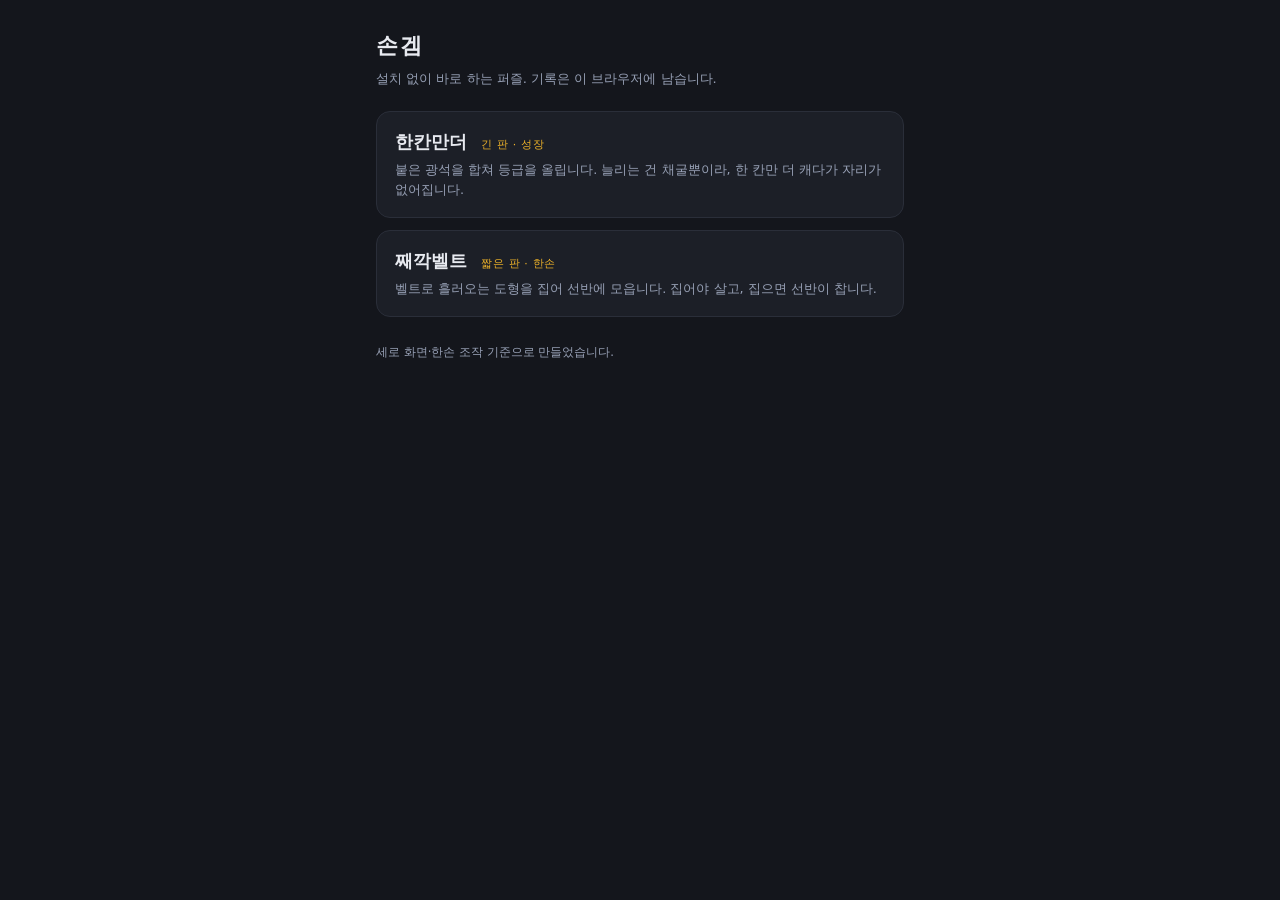
==== index.html @ ce594bb3 "웹게임 두 개 공개 배포 시작 (한칸만더 · 째깍벨트) 아티팩트 주소는 로그인이 필요한 비공개 페이지라 카톡 등 인앱 브라우저에서 열리지 않는다. 로그인 없이 열리는 공개 주소가 " ====
<!-- 웹게임 공개 배포 첫 화면 — 게임 목록만 담는다(아트·외부 의존성 없음) -->
<!doctype html>
<html lang="ko">
<head>
<meta charset="utf-8">
<meta name="viewport" content="width=device-width,initial-scale=1">
<title>손겜 — 짧게 한 판</title>
<meta name="description" content="설치 없이 브라우저에서 바로 하는 퍼즐 게임. 한칸만더 · 째깍벨트.">
<style>
  :root { --bg:#14161c; --panel:#1c1f27; --line:#2a2e39; --text:#e8eaf0; --dim:#97a0b5; --accent:#f0b429; }
  * { box-sizing: border-box; }
  body {
    margin: 0; padding: 28px 16px 40px;
    background: var(--bg); color: var(--text);
    font-family: "Malgun Gothic", "맑은 고딕", system-ui, -apple-system, sans-serif;
    line-height: 1.6; word-break: keep-all;
    max-width: 560px; margin-inline: auto;
  }
  h1 { margin: 0 0 4px; font-size: 1.4rem; letter-spacing: .1em; }
  .sub { margin: 0 0 22px; color: var(--dim); font-size: .82rem; }
  ul { list-style: none; margin: 0; padding: 0; display: grid; gap: 12px; }
  a.card {
    display: block; padding: 16px 18px;
    background: var(--panel); border: 1px solid var(--line); border-radius: 14px;
    color: inherit; text-decoration: none;
  }
  a.card:hover, a.card:focus-visible { border-color: var(--accent); outline: none; }
  .name { font-size: 1.1rem; font-weight: 700; }
  .name .tag { margin-left: 8px; font-size: .68rem; font-weight: 400; color: var(--accent); letter-spacing: .06em; }
  .desc { margin: 4px 0 0; font-size: .8rem; color: var(--dim); }
  footer { margin-top: 26px; font-size: .72rem; color: var(--dim); }
</style>
</head>
<body>
  <h1>손겜</h1>
  <p class="sub">설치 없이 바로 하는 퍼즐. 기록은 이 브라우저에 남습니다.</p>

  <ul>
    <li>
      <a class="card" href="merge-mine.html">
        <span class="name">한칸만더 <span class="tag">긴 판 · 성장</span></span>
        <p class="desc">붙은 광석을 합쳐 등급을 올립니다. 늘리는 건 채굴뿐이라, 한 칸만 더 캐다가 자리가 없어집니다.</p>
      </a>
    </li>
    <li>
      <a class="card" href="queue-line.html">
        <span class="name">째깍벨트 <span class="tag">짧은 판 · 한손</span></span>
        <p class="desc">벨트로 흘러오는 도형을 집어 선반에 모읍니다. 집어야 살고, 집으면 선반이 찹니다.</p>
      </a>
    </li>
  </ul>

  <footer>세로 화면·한손 조작 기준으로 만들었습니다.</footer>
</body>
</html>
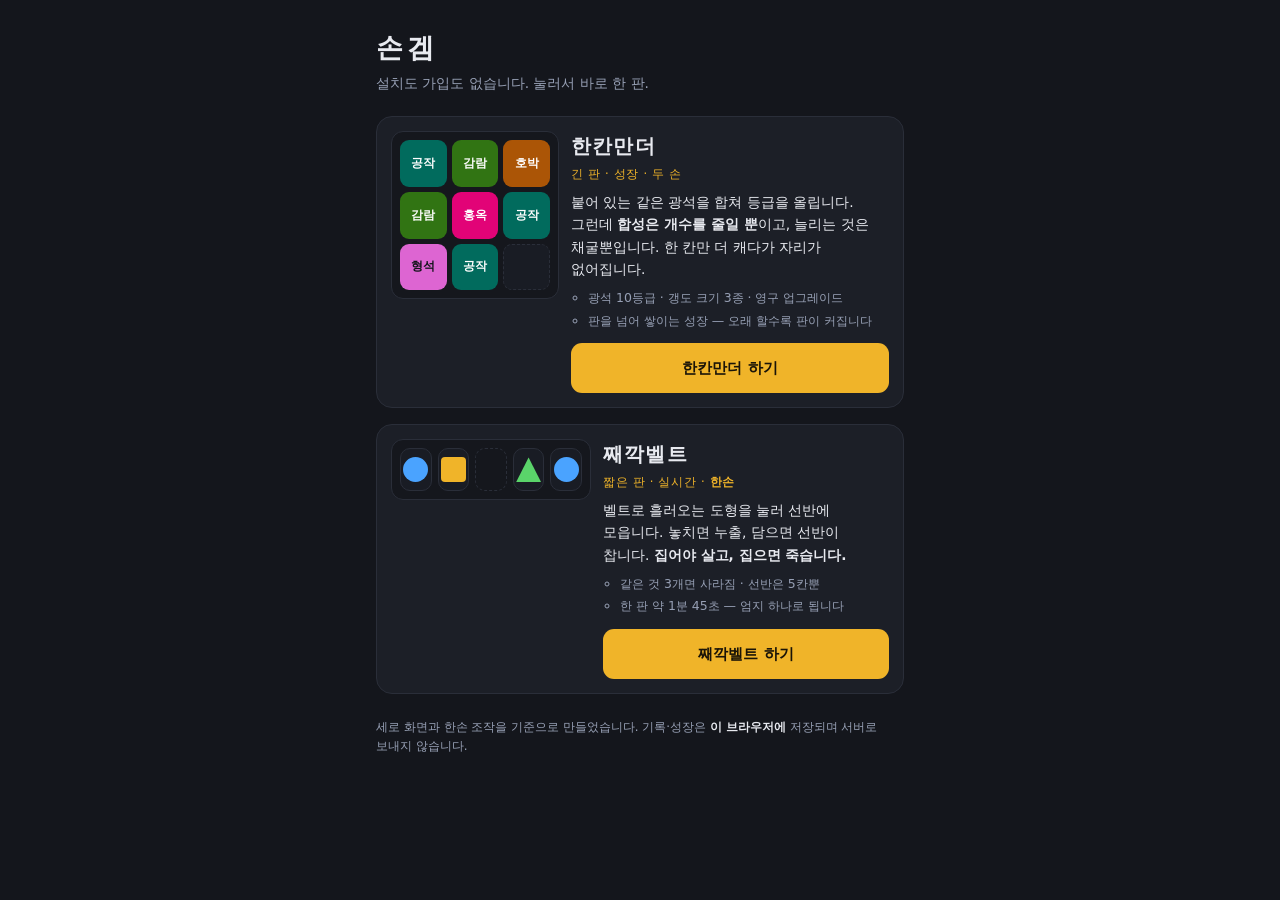
==== commit aa20184b: "첫 화면을 게임 포털로 교체 — 두 게임 등록 링크 두 개만 있던 최소 페이지를 게임 목록 페이지로 바꿨다. 각 카드에 이름·축(긴 판/짧은 판, 한손 여부)·훅·규칙 요약·플레이" ====
--- a/index.html
+++ b/index.html
@@ -1,55 +1,71 @@
-<!-- 웹게임 공개 배포 첫 화면 — 게임 목록만 담는다(아트·외부 의존성 없음) -->
+<!-- 공개 사이트 첫 화면 — 게임 목록. 이 파일이 원본이고 배포는 여기서 복사한다 -->
 <!doctype html>
 <html lang="ko">
 <head>
 <meta charset="utf-8">
 <meta name="viewport" content="width=device-width,initial-scale=1">
-<title>손겜 — 짧게 한 판</title>
-<meta name="description" content="설치 없이 브라우저에서 바로 하는 퍼즐 게임. 한칸만더 · 째깍벨트.">
-<style>
-  :root { --bg:#14161c; --panel:#1c1f27; --line:#2a2e39; --text:#e8eaf0; --dim:#97a0b5; --accent:#f0b429; }
-  * { box-sizing: border-box; }
-  body {
-    margin: 0; padding: 28px 16px 40px;
-    background: var(--bg); color: var(--text);
-    font-family: "Malgun Gothic", "맑은 고딕", system-ui, -apple-system, sans-serif;
-    line-height: 1.6; word-break: keep-all;
-    max-width: 560px; margin-inline: auto;
-  }
-  h1 { margin: 0 0 4px; font-size: 1.4rem; letter-spacing: .1em; }
-  .sub { margin: 0 0 22px; color: var(--dim); font-size: .82rem; }
-  ul { list-style: none; margin: 0; padding: 0; display: grid; gap: 12px; }
-  a.card {
-    display: block; padding: 16px 18px;
-    background: var(--panel); border: 1px solid var(--line); border-radius: 14px;
-    color: inherit; text-decoration: none;
-  }
-  a.card:hover, a.card:focus-visible { border-color: var(--accent); outline: none; }
-  .name { font-size: 1.1rem; font-weight: 700; }
-  .name .tag { margin-left: 8px; font-size: .68rem; font-weight: 400; color: var(--accent); letter-spacing: .06em; }
-  .desc { margin: 4px 0 0; font-size: .8rem; color: var(--dim); }
-  footer { margin-top: 26px; font-size: .72rem; color: var(--dim); }
-</style>
+<title>손겜 — 짧게 한 판, 브라우저에서 바로</title>
+<meta name="description" content="설치도 가입도 없이 브라우저에서 바로 하는 퍼즐 게임. 합성 퍼즐 「한칸만더」와 한손 실시간 퍼즐 「째깍벨트」.">
+<meta name="theme-color" content="#14161c">
+<link rel="stylesheet" href="style.css">
 </head>
 <body>
+
+<header class="site-head">
   <h1>손겜</h1>
-  <p class="sub">설치 없이 바로 하는 퍼즐. 기록은 이 브라우저에 남습니다.</p>
+  <p class="tagline">설치도 가입도 없습니다. 눌러서 바로 한 판.</p>
+</header>
 
-  <ul>
-    <li>
-      <a class="card" href="merge-mine.html">
-        <span class="name">한칸만더 <span class="tag">긴 판 · 성장</span></span>
-        <p class="desc">붙은 광석을 합쳐 등급을 올립니다. 늘리는 건 채굴뿐이라, 한 칸만 더 캐다가 자리가 없어집니다.</p>
-      </a>
+<main>
+  <ul class="games">
+
+    <li class="game">
+      <!-- 미리보기는 게임이 실제로 쓰는 색·이름을 그대로 쓴다. 그림 파일은 쓰지 않는다. -->
+      <div class="thumb thumb-merge" aria-hidden="true">
+        <span class="ore o1">공작</span><span class="ore o2">감람</span><span class="ore o3">호박</span>
+        <span class="ore o2">감람</span><span class="ore o4">홍옥</span><span class="ore o1">공작</span>
+        <span class="ore o5">형석</span><span class="ore o1">공작</span><span class="ore empty"></span>
+      </div>
+
+      <div class="body">
+        <h2>한칸만더</h2>
+        <p class="axis">긴 판 · 성장 · 두 손</p>
+        <p class="hook">붙어 있는 같은 광석을 합쳐 등급을 올립니다. 그런데 <strong>합성은 개수를 줄일 뿐</strong>이고, 늘리는 것은 채굴뿐입니다. 한 칸만 더 캐다가 자리가 없어집니다.</p>
+        <ul class="rules">
+          <li>광석 10등급 · 갱도 크기 3종 · 영구 업그레이드</li>
+          <li>판을 넘어 쌓이는 성장 — 오래 할수록 판이 커집니다</li>
+        </ul>
+        <a class="play" href="merge-mine.html">한칸만더 하기</a>
+      </div>
     </li>
-    <li>
-      <a class="card" href="queue-line.html">
-        <span class="name">째깍벨트 <span class="tag">짧은 판 · 한손</span></span>
-        <p class="desc">벨트로 흘러오는 도형을 집어 선반에 모읍니다. 집어야 살고, 집으면 선반이 찹니다.</p>
-      </a>
+
+    <li class="game">
+      <div class="thumb thumb-belt" aria-hidden="true">
+        <span class="cell"><i class="pip s-circle"></i></span>
+        <span class="cell"><i class="pip s-square"></i></span>
+        <span class="cell empty"></span>
+        <span class="cell"><i class="pip s-tri"></i></span>
+        <span class="cell"><i class="pip s-circle"></i></span>
+      </div>
+
+      <div class="body">
+        <h2>째깍벨트</h2>
+        <p class="axis">짧은 판 · 실시간 · <strong>한손</strong></p>
+        <p class="hook">벨트로 흘러오는 도형을 눌러 선반에 모읍니다. 놓치면 누출, 담으면 선반이 찹니다. <strong>집어야 살고, 집으면 죽습니다.</strong></p>
+        <ul class="rules">
+          <li>같은 것 3개면 사라짐 · 선반은 5칸뿐</li>
+          <li>한 판 약 1분 45초 — 엄지 하나로 됩니다</li>
+        </ul>
+        <a class="play" href="queue-line.html">째깍벨트 하기</a>
+      </div>
     </li>
+
   </ul>
+</main>
 
-  <footer>세로 화면·한손 조작 기준으로 만들었습니다.</footer>
+<footer class="site-foot">
+  <p>세로 화면과 한손 조작을 기준으로 만들었습니다. 기록·성장은 <strong>이 브라우저에</strong> 저장되며 서버로 보내지 않습니다.</p>
+</footer>
+
 </body>
 </html>
--- a/style.css
+++ b/style.css
@@ -0,0 +1,143 @@
+/* 공개 사이트 첫 화면 스타일 — 게임과 같은 색·글꼴을 쓴다. 외부 폰트·라이브러리 없음 */
+
+:root {
+  /* 두 게임과 같은 토큰을 쓴다 — 첫 화면에서 게임으로 넘어갈 때 화면이 튀지 않게 */
+  --bg: #14161c;
+  --panel: #1c1f27;
+  --line: #2a2e39;
+  --text: #e8eaf0;
+  --dim: #97a0b5;
+  --accent: #f0b429;
+  /* 게임이 어두운 화면 전용이라 첫 화면도 어둡게 고정한다(밝은 테마를 두면 넘어갈 때 눈이 부신다) */
+  color-scheme: dark;
+}
+
+* { box-sizing: border-box; }
+
+body {
+  margin: 0;
+  padding: 26px 16px 34px;
+  background: var(--bg);
+  color: var(--text);
+  font-family: "Malgun Gothic", "맑은 고딕", system-ui, -apple-system, sans-serif;
+  line-height: 1.62;
+  /* 한글은 기본값이면 낱글자 단위로 잘린다("사라집 / 니다") */
+  word-break: keep-all;
+  /* 게임과 같은 폭이라 첫 화면에서 게임으로 넘어갈 때 폭이 바뀌지 않는다 */
+  max-width: 560px;
+  margin-inline: auto;
+}
+
+/* ── 머리 ─────────────────────────────── */
+.site-head { margin-bottom: 22px; }
+h1 {
+  margin: 0 0 2px;
+  font-size: 1.7rem; font-weight: 700; letter-spacing: .14em;
+}
+.tagline { margin: 0; color: var(--dim); font-size: .86rem; }
+
+/* ── 게임 목록 ─────────────────────────── */
+.games { list-style: none; margin: 0; padding: 0; display: grid; gap: 16px; }
+
+.game {
+  display: grid;
+  gap: 12px;
+  padding: 14px;
+  background: var(--panel);
+  border: 1px solid var(--line);
+  border-radius: 16px;
+}
+
+.game h2 {
+  margin: 0;
+  font-size: 1.24rem; letter-spacing: .06em;
+}
+.axis {
+  margin: 1px 0 8px;
+  font-size: .72rem; color: var(--accent); letter-spacing: .06em;
+}
+.axis strong { font-weight: 700; }
+
+.hook { margin: 0 0 8px; font-size: .86rem; }
+.hook strong { color: var(--text); font-weight: 700; }
+
+.rules { margin: 0 0 12px; padding-left: 17px; }
+.rules li { font-size: .78rem; color: var(--dim); margin-bottom: 2px; }
+
+/* 누르는 것은 크게. 폰에서 엄지로 눌러야 한다 */
+.play {
+  display: block;
+  padding: 13px 16px;
+  background: var(--accent); color: #1a1408;
+  border-radius: 11px;
+  font-size: .95rem; font-weight: 700; text-align: center; text-decoration: none;
+  -webkit-tap-highlight-color: transparent;
+}
+.play:active { transform: scale(.985); }
+.play:focus-visible { outline: 2px solid var(--text); outline-offset: 2px; }
+
+/* ── 미리보기 ───────────────────────────
+   그림 파일 없이 게임의 실제 색·모양·이름으로 만든다.
+   이 트랙의 원칙(아트 의존 없음)이 첫 화면에도 그대로 적용된다. */
+.thumb {
+  display: grid;
+  gap: 5px;
+  padding: 8px;
+  background: #15171d;
+  border: 1px solid var(--line);
+  border-radius: 12px;
+  /* 🔴 폭을 묶어 둔다. 카드 폭을 다 쓰게 두면 폰(375px)에서 미리보기 하나가
+     345px를 차지해 두 번째 게임이 화면 밖으로 밀린다(실측). 미리보기는 아이콘이다. */
+  justify-self: start;
+}
+.thumb-merge { width: 150px; }
+.thumb-belt { width: 100%; max-width: 250px; }
+
+/* 「한칸만더」 — 3×3 갱도. 색과 이름은 games/merge-mine/style.css 기본 테마와 같은 값 */
+.thumb-merge { grid-template-columns: repeat(3, 1fr); }
+.ore {
+  display: grid; place-items: center;
+  aspect-ratio: 1;
+  border-radius: 9px;
+  font-size: .74rem; font-weight: 700;
+  background: var(--tint, #22262f);
+}
+.thumb-merge .o1 { --tint: #016b5d; color: #fff; }
+.thumb-merge .o2 { --tint: #317413; color: #fff; }
+.thumb-merge .o3 { --tint: #ab5506; color: #fff; }
+.thumb-merge .o4 { --tint: #e20377; color: #fff; }
+.thumb-merge .o5 { --tint: #dd65d2; color: #12141a; }
+.ore.empty { background: #191c24; border: 1px dashed var(--line); }
+
+/* 「째깍벨트」 — 벨트 5칸. 칸 비율(.75)과 도형 크기(84%)를 게임과 맞춘다 */
+.thumb-belt { grid-template-columns: repeat(5, 1fr); gap: 6px; }
+.thumb-belt .cell {
+  display: grid; place-items: center;
+  aspect-ratio: .75;
+  background: #191c24;
+  border: 1px solid var(--line);
+  border-radius: 10px;
+}
+.thumb-belt .cell.empty { background: #15171d; border-style: dashed; }
+.pip { width: 84%; aspect-ratio: 1; background: #2a2e39; }
+/* 색과 clip-path는 games/queue-line/src/kinds.js·style.css와 같은 값 */
+.pip.s-circle { background: #4aa3ff; border-radius: 50%; }
+.pip.s-square { background: #f0b429; border-radius: 4px; }
+.pip.s-tri { background: #5ad46a; clip-path: polygon(50% 2%, 100% 100%, 0 100%); }
+
+/* ── 꼬리 ─────────────────────────────── */
+.site-foot {
+  margin-top: 24px;
+  font-size: .74rem; color: var(--dim);
+}
+.site-foot p { margin: 0; }
+.site-foot strong { color: var(--text); font-weight: 600; }
+
+/* 화면이 넓으면 미리보기를 왼쪽에 두고 두 단으로 눕힌다.
+   폰(세로)에서는 위아래로 쌓인 채 그대로다. */
+@media (min-width: 480px) {
+  .game { grid-template-columns: auto 1fr; align-items: start; }
+  .thumb { align-self: start; }
+  .thumb-merge { width: 168px; }
+  .thumb-belt { width: 200px; max-width: none; }
+}
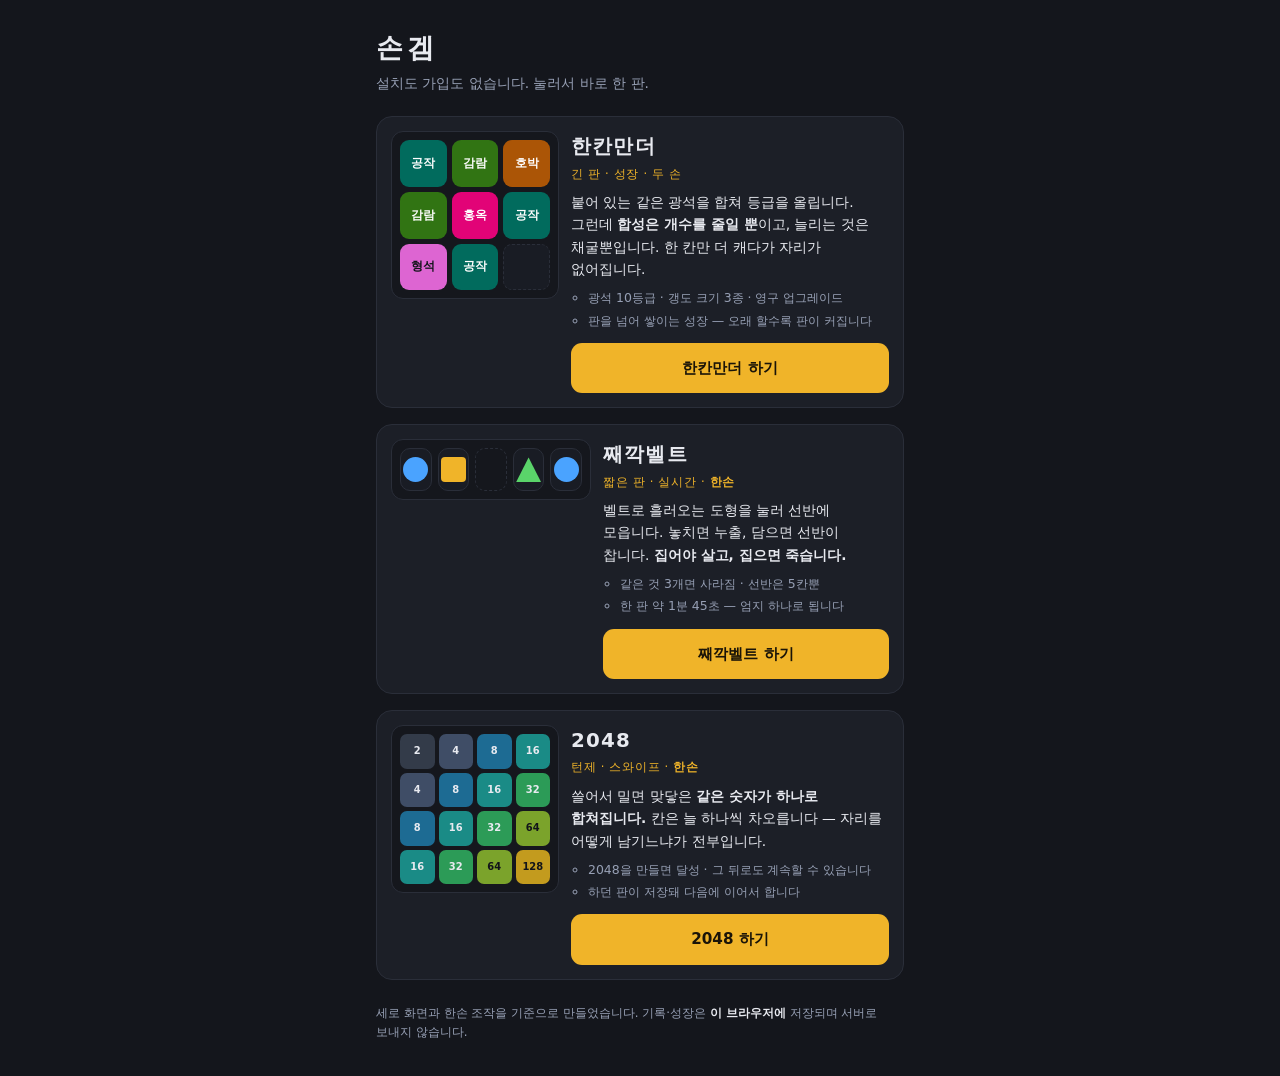
==== commit f36afcc5: "세 번째 게임 「2048」 추가 · 첫 화면에 등록 Gim 지시로 2048과 동일한 규칙의 퍼즐을 만들었다(원작 Gabriele Cirulli 2014, MIT. 코드는 이 저장소" ====
--- a/index.html
+++ b/index.html
@@ -60,6 +60,27 @@
       </div>
     </li>
 
+    <li class="game">
+      <!-- 값이 커질수록 밝아지는 계단 — 게임의 색 단계를 그대로 보여 준다 -->
+      <div class="thumb thumb-2048" aria-hidden="true">
+        <span class="num n2">2</span><span class="num n4">4</span><span class="num n8">8</span><span class="num n16">16</span>
+        <span class="num n4">4</span><span class="num n8">8</span><span class="num n16">16</span><span class="num n32">32</span>
+        <span class="num n8">8</span><span class="num n16">16</span><span class="num n32">32</span><span class="num n64">64</span>
+        <span class="num n16">16</span><span class="num n32">32</span><span class="num n64">64</span><span class="num n128">128</span>
+      </div>
+
+      <div class="body">
+        <h2>2048</h2>
+        <p class="axis">턴제 · 스와이프 · <strong>한손</strong></p>
+        <p class="hook">쓸어서 밀면 맞닿은 <strong>같은 숫자가 하나로 합쳐집니다.</strong> 칸은 늘 하나씩 차오릅니다 — 자리를 어떻게 남기느냐가 전부입니다.</p>
+        <ul class="rules">
+          <li>2048을 만들면 달성 · 그 뒤로도 계속할 수 있습니다</li>
+          <li>하던 판이 저장돼 다음에 이어서 합니다</li>
+        </ul>
+        <a class="play" href="slide-2048.html">2048 하기</a>
+      </div>
+    </li>
+
   </ul>
 </main>
 
--- a/style.css
+++ b/style.css
@@ -125,6 +125,26 @@
 .pip.s-square { background: #f0b429; border-radius: 4px; }
 .pip.s-tri { background: #5ad46a; clip-path: polygon(50% 2%, 100% 100%, 0 100%); }
 
+/* 「2048」 — 4×4. 색 단계는 games/slide-2048/style.css 와 같은 값 */
+/* 다른 미리보기(150px)와 크기를 맞춘다. 4×4라 조금 더 주되 아이콘 범위를 넘지 않게 한다. */
+.thumb-2048 { grid-template-columns: repeat(4, 1fr); width: 100%; max-width: 180px; gap: 4px; }
+.num {
+  display: grid; place-items: center;
+  aspect-ratio: 1;
+  border-radius: 7px;
+  font-size: .62rem; font-weight: 700;
+  font-variant-numeric: tabular-nums;
+  color: var(--text);
+  background: #22262f;
+}
+.num.n2   { background: #333b49; }
+.num.n4   { background: #3f4d66; }
+.num.n8   { background: #1d6b93; }
+.num.n16  { background: #1a8b86; }
+.num.n32  { background: #2c9b57; }
+.num.n64  { background: #7ba32b; color: #12141a; }
+.num.n128 { background: #c39b1e; color: #12141a; }
+
 /* ── 꼬리 ─────────────────────────────── */
 .site-foot {
   margin-top: 24px;
@@ -140,4 +160,5 @@
   .thumb { align-self: start; }
   .thumb-merge { width: 168px; }
   .thumb-belt { width: 200px; max-width: none; }
+  .thumb-2048 { width: 168px; max-width: none; }
 }
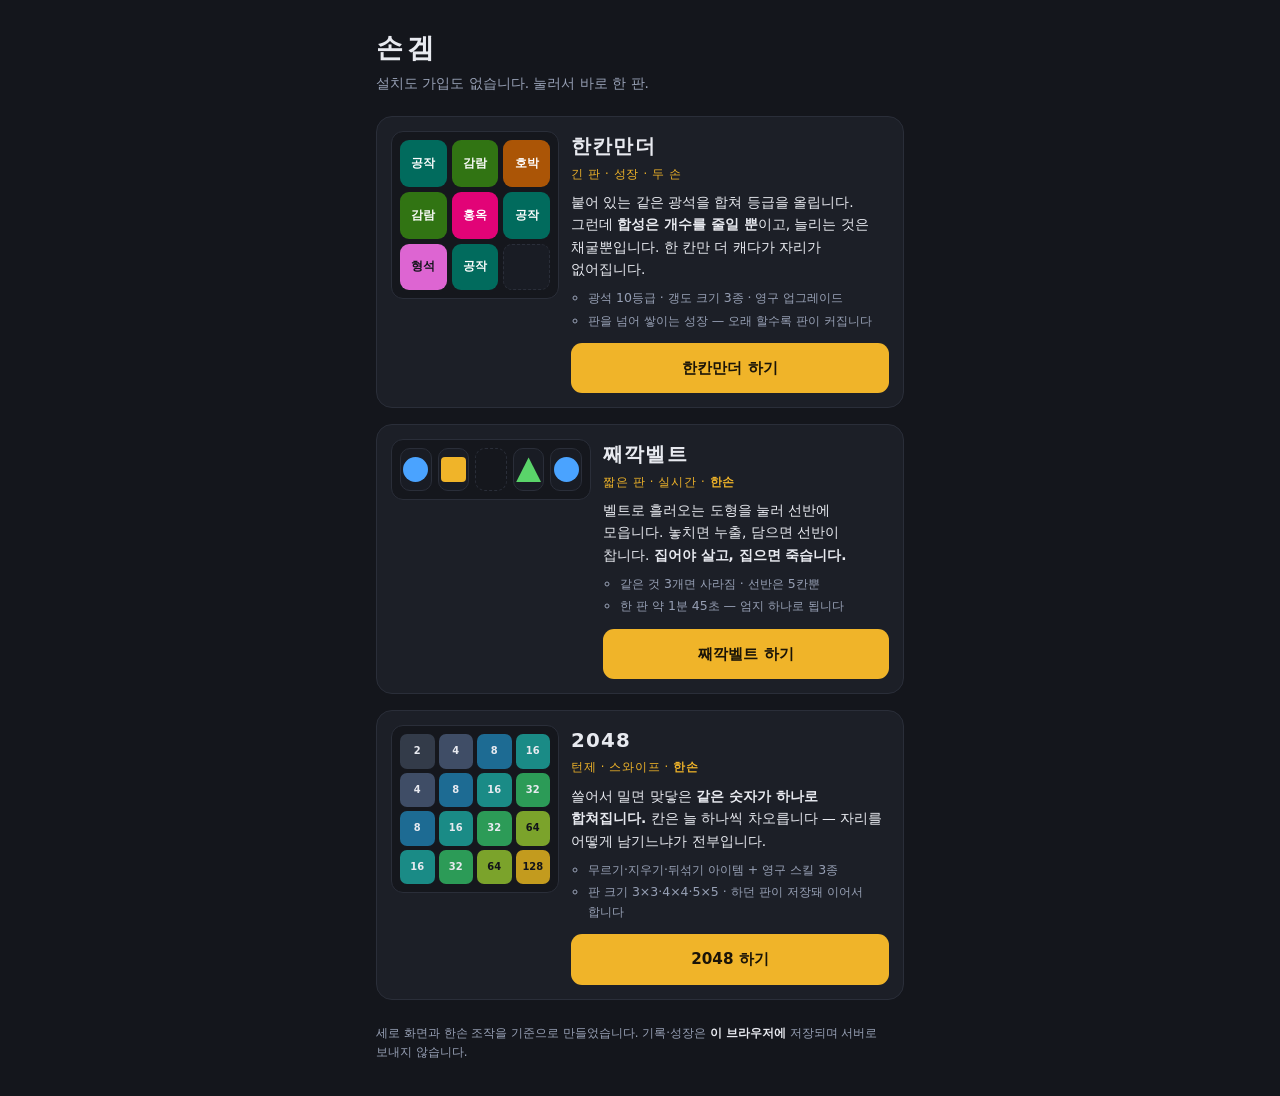
==== commit ab3569f4: "「2048」 직사각형 버그 수정 · 아이템/스킬/판 크기 추가 Gim이 실기기에서 "특정 숫자로 머지될 때 블럭이 직사각형이 된다"고 보고.  원인 — 판에 aspect-ratio" ====
--- a/index.html
+++ b/index.html
@@ -74,8 +74,8 @@
         <p class="axis">턴제 · 스와이프 · <strong>한손</strong></p>
         <p class="hook">쓸어서 밀면 맞닿은 <strong>같은 숫자가 하나로 합쳐집니다.</strong> 칸은 늘 하나씩 차오릅니다 — 자리를 어떻게 남기느냐가 전부입니다.</p>
         <ul class="rules">
-          <li>2048을 만들면 달성 · 그 뒤로도 계속할 수 있습니다</li>
-          <li>하던 판이 저장돼 다음에 이어서 합니다</li>
+          <li>무르기·지우기·뒤섞기 아이템 + 영구 스킬 3종</li>
+          <li>판 크기 3×3·4×4·5×5 · 하던 판이 저장돼 이어서 합니다</li>
         </ul>
         <a class="play" href="slide-2048.html">2048 하기</a>
       </div>
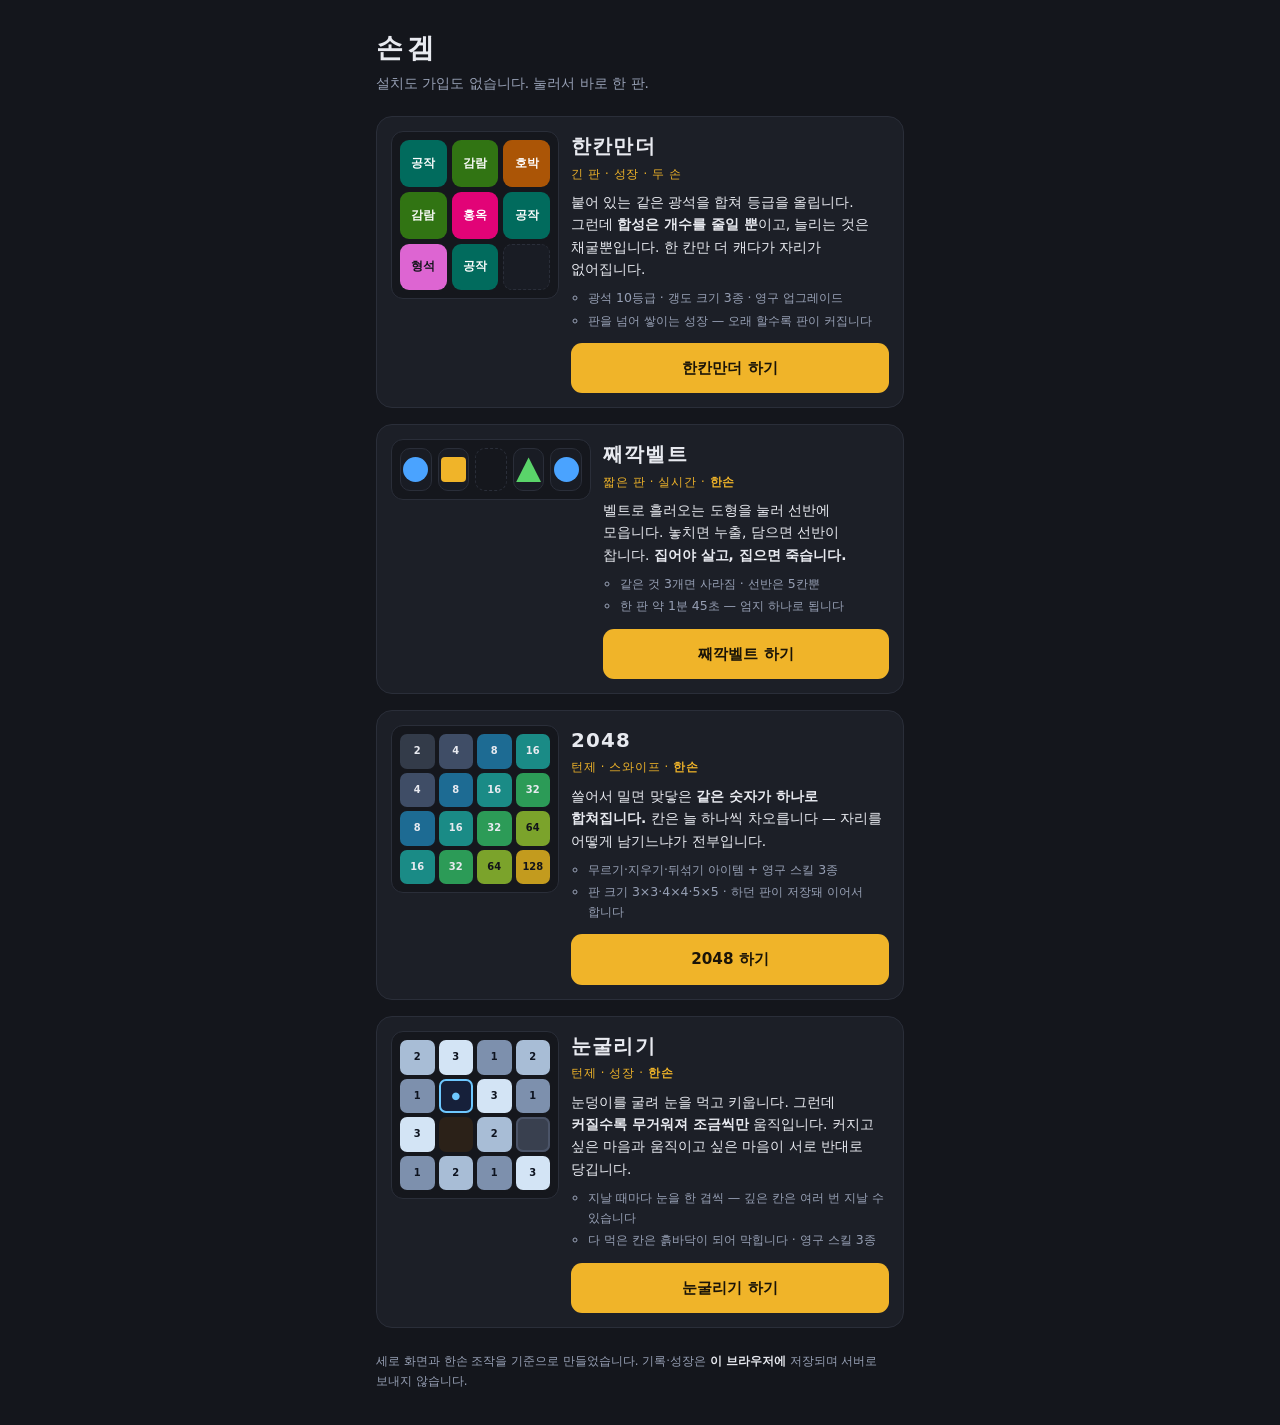
==== commit 7353655b: "네 번째 게임 「눈굴리기」 추가 7x7 눈밭에서 눈덩이를 굴려 눈을 먹고 키우는 턴제 퍼즐 + 영구 스킬 3종. 축은 하나 — 커지고 싶다 ↔ 커지면 못 움직인다. 기동력 = 기본" ====
--- a/index.html
+++ b/index.html
@@ -81,6 +81,27 @@
       </div>
     </li>
 
+    <li class="game">
+      <!-- 눈밭 한 조각. 밝을수록 깊은 눈이고, 가운데 파란 점이 눈덩이다 -->
+      <div class="thumb thumb-snow" aria-hidden="true">
+        <span class="sn s2">2</span><span class="sn s3">3</span><span class="sn s1">1</span><span class="sn s2">2</span>
+        <span class="sn s1">1</span><span class="sn sb">●</span><span class="sn s3">3</span><span class="sn s1">1</span>
+        <span class="sn s3">3</span><span class="sn s0"></span><span class="sn s2">2</span><span class="sn sr"></span>
+        <span class="sn s1">1</span><span class="sn s2">2</span><span class="sn s1">1</span><span class="sn s3">3</span>
+      </div>
+
+      <div class="body">
+        <h2>눈굴리기</h2>
+        <p class="axis">턴제 · 성장 · <strong>한손</strong></p>
+        <p class="hook">눈덩이를 굴려 눈을 먹고 키웁니다. 그런데 <strong>커질수록 무거워져 조금씩만</strong> 움직입니다. 커지고 싶은 마음과 움직이고 싶은 마음이 서로 반대로 당깁니다.</p>
+        <ul class="rules">
+          <li>지날 때마다 눈을 한 겹씩 — 깊은 칸은 여러 번 지날 수 있습니다</li>
+          <li>다 먹은 칸은 흙바닥이 되어 막힙니다 · 영구 스킬 3종</li>
+        </ul>
+        <a class="play" href="snowball.html">눈굴리기 하기</a>
+      </div>
+    </li>
+
   </ul>
 </main>
 
--- a/style.css
+++ b/style.css
@@ -145,6 +145,24 @@
 .num.n64  { background: #7ba32b; color: #12141a; }
 .num.n128 { background: #c39b1e; color: #12141a; }
 
+/* 「눈굴리기」 — 밝을수록 깊은 눈. 파란 점이 눈덩이, 갈색이 다 먹은 흙바닥 */
+.thumb-snow { grid-template-columns: repeat(4, 1fr); width: 100%; max-width: 180px; gap: 4px; }
+.sn {
+  display: grid; place-items: center;
+  aspect-ratio: 1;
+  border-radius: 7px;
+  font-size: .62rem; font-weight: 700;
+  font-variant-numeric: tabular-nums;
+  color: #0e1420;
+  background: #22262f;
+}
+.sn.s1 { background: #7d90ad; }
+.sn.s2 { background: #a8bdd6; }
+.sn.s3 { background: #d3e4f5; }
+.sn.s0 { background: #2b2118; }                                  /* 다 먹은 흙바닥 */
+.sn.sr { background: #39404f; box-shadow: inset 0 0 0 2px #4b5468; } /* 바위 */
+.sn.sb { background: #16203a; color: #6ec8ff; box-shadow: inset 0 0 0 2px #6ec8ff; } /* 눈덩이 */
+
 /* ── 꼬리 ─────────────────────────────── */
 .site-foot {
   margin-top: 24px;
@@ -161,4 +179,5 @@
   .thumb-merge { width: 168px; }
   .thumb-belt { width: 200px; max-width: none; }
   .thumb-2048 { width: 168px; max-width: none; }
+  .thumb-snow { width: 168px; max-width: none; }
 }
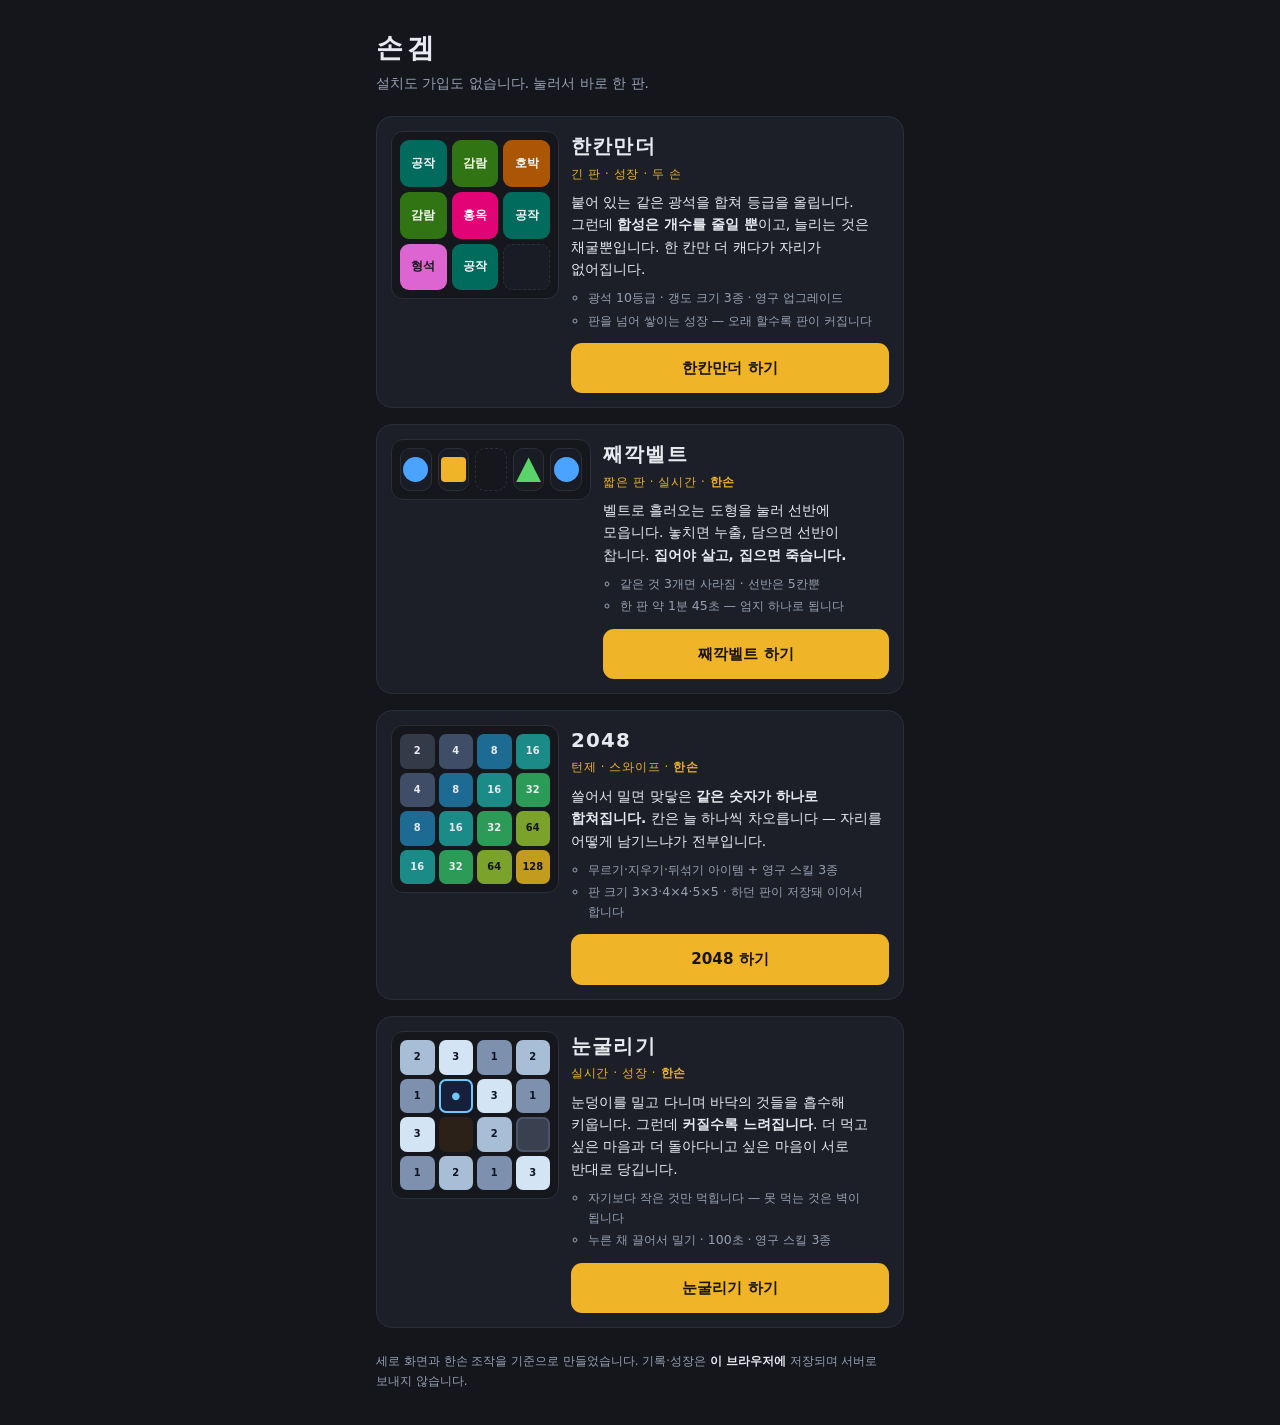
==== commit c527552c: "눈굴리기: 턴제 격자 퍼즐 → 실시간 밀기 게임으로 교체 캐릭터가 눈덩이를 밀고 다니며 바닥의 것을 흡수해 키운다. 100초 제한. - 자기 반지름의 0.9배까지만 먹고, 못 먹는" ====
--- a/index.html
+++ b/index.html
@@ -92,11 +92,11 @@
 
       <div class="body">
         <h2>눈굴리기</h2>
-        <p class="axis">턴제 · 성장 · <strong>한손</strong></p>
-        <p class="hook">눈덩이를 굴려 눈을 먹고 키웁니다. 그런데 <strong>커질수록 무거워져 조금씩만</strong> 움직입니다. 커지고 싶은 마음과 움직이고 싶은 마음이 서로 반대로 당깁니다.</p>
+        <p class="axis">실시간 · 성장 · <strong>한손</strong></p>
+        <p class="hook">눈덩이를 밀고 다니며 바닥의 것들을 흡수해 키웁니다. 그런데 <strong>커질수록 느려집니다</strong>. 더 먹고 싶은 마음과 더 돌아다니고 싶은 마음이 서로 반대로 당깁니다.</p>
         <ul class="rules">
-          <li>지날 때마다 눈을 한 겹씩 — 깊은 칸은 여러 번 지날 수 있습니다</li>
-          <li>다 먹은 칸은 흙바닥이 되어 막힙니다 · 영구 스킬 3종</li>
+          <li>자기보다 작은 것만 먹힙니다 — 못 먹는 것은 벽이 됩니다</li>
+          <li>누른 채 끌어서 밀기 · 100초 · 영구 스킬 3종</li>
         </ul>
         <a class="play" href="snowball.html">눈굴리기 하기</a>
       </div>
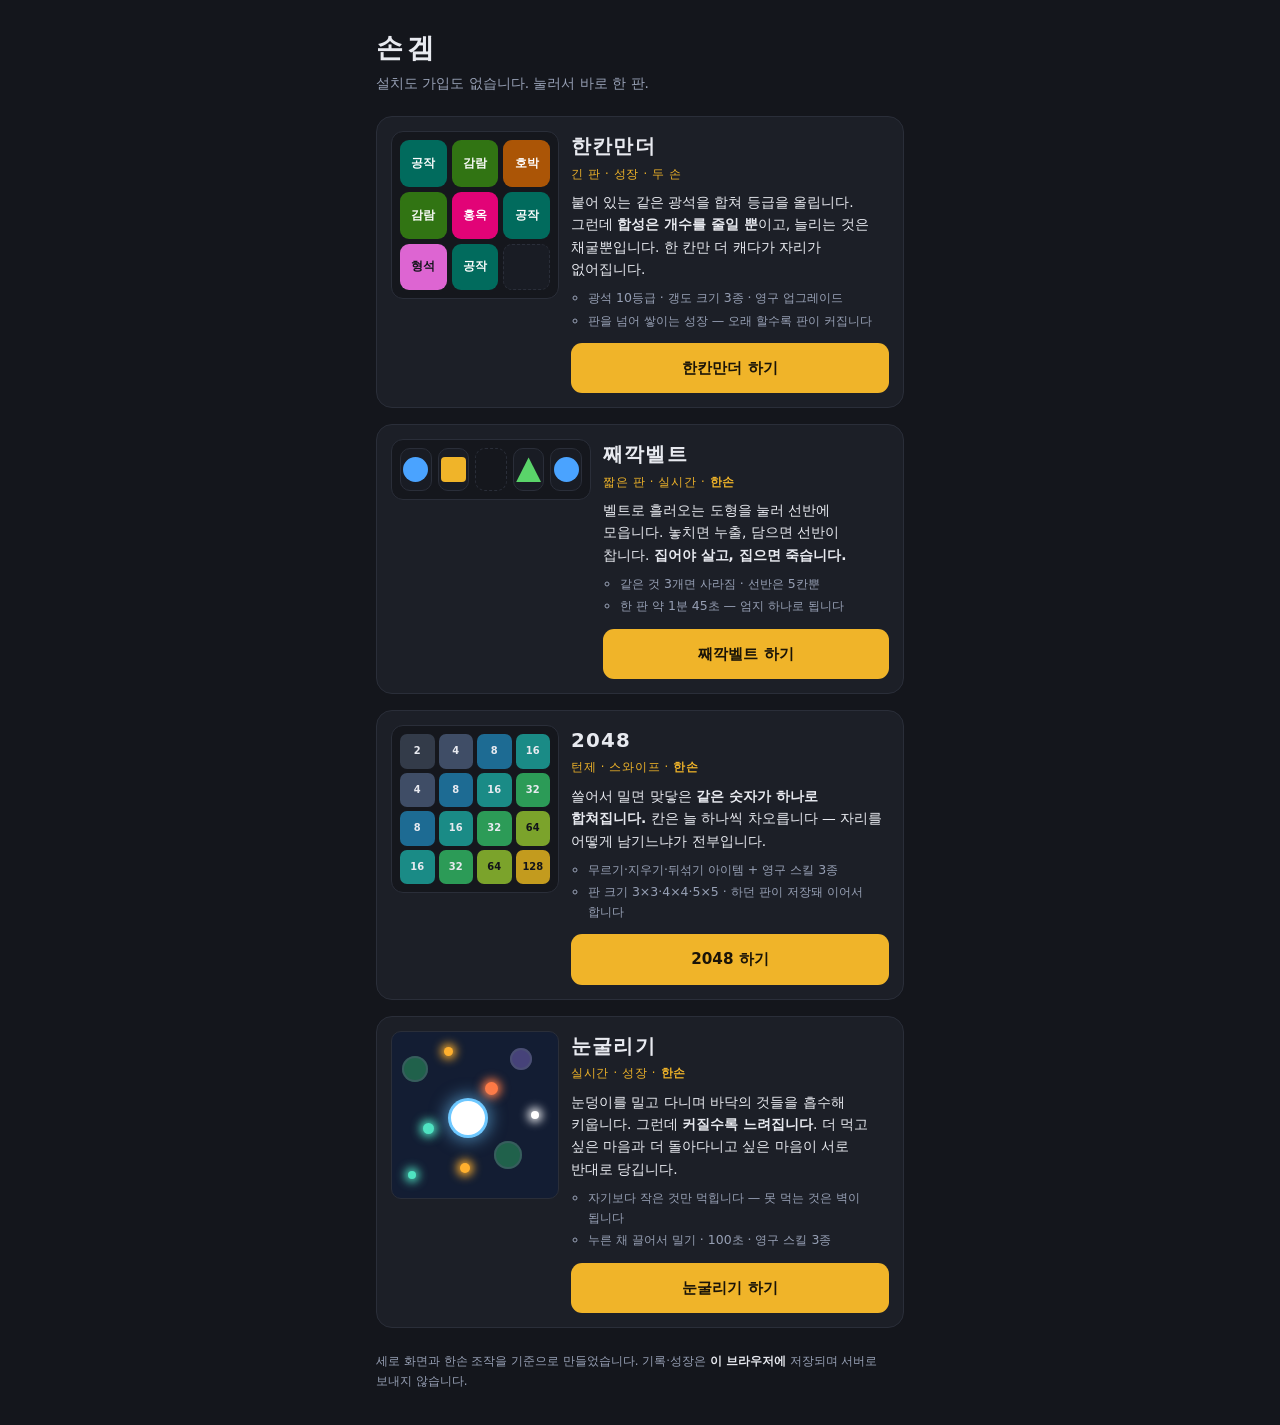
==== commit 39dec13e: "눈굴리기: 들판 테마 10종 + 후반 속도 개선 + 첫 화면 썸네일 교체 Gim 실기기 2차 피드백 반영. - 후반이 여전히 느림 → 성장 0.4→0.30, 감쇠 12→30. 후반" ====
--- a/index.html
+++ b/index.html
@@ -82,12 +82,19 @@
     </li>
 
     <li class="game">
-      <!-- 눈밭 한 조각. 밝을수록 깊은 눈이고, 가운데 파란 점이 눈덩이다 -->
+      <!-- 밤 눈밭 한 조각. 빛나는 작은 것들이 「먹을 수 있는 것」, 흐린 큰 것이 「아직 벽」,
+           가운데 흰 원이 눈덩이다. 각 원의 위치·크기는 인라인 스타일로 흩뿌렸다. -->
       <div class="thumb thumb-snow" aria-hidden="true">
-        <span class="sn s2">2</span><span class="sn s3">3</span><span class="sn s1">1</span><span class="sn s2">2</span>
-        <span class="sn s1">1</span><span class="sn sb">●</span><span class="sn s3">3</span><span class="sn s1">1</span>
-        <span class="sn s3">3</span><span class="sn s0"></span><span class="sn s2">2</span><span class="sn sr"></span>
-        <span class="sn s1">1</span><span class="sn s2">2</span><span class="sn s1">1</span><span class="sn s3">3</span>
+        <i class="sn big" style="--x:14%; --y:22%; --d:26px; --c:#3ae37a"></i>
+        <i class="sn big" style="--x:78%; --y:16%; --d:22px; --c:#a98bff"></i>
+        <i class="sn big" style="--x:70%; --y:74%; --d:28px; --c:#3ae37a"></i>
+        <i class="sn lit" style="--x:34%; --y:12%; --d:9px;  --c:#ffb02e"></i>
+        <i class="sn lit" style="--x:60%; --y:34%; --d:13px; --c:#ff7a45"></i>
+        <i class="sn lit" style="--x:22%; --y:58%; --d:11px; --c:#4fe3c1"></i>
+        <i class="sn lit" style="--x:86%; --y:50%; --d:8px;  --c:#ffffff"></i>
+        <i class="sn lit" style="--x:44%; --y:82%; --d:10px; --c:#ffb02e"></i>
+        <i class="sn lit" style="--x:12%; --y:86%; --d:8px;  --c:#4fe3c1"></i>
+        <i class="sn ball" style="--x:46%; --y:52%; --d:34px"></i>
       </div>
 
       <div class="body">
--- a/style.css
+++ b/style.css
@@ -146,21 +146,28 @@
 .num.n128 { background: #c39b1e; color: #12141a; }
 
 /* 「눈굴리기」 — 밝을수록 깊은 눈. 파란 점이 눈덩이, 갈색이 다 먹은 흙바닥 */
-.thumb-snow { grid-template-columns: repeat(4, 1fr); width: 100%; max-width: 180px; gap: 4px; }
+.thumb-snow {
+  position: relative;
+  display: block;
+  width: 100%; max-width: 180px; aspect-ratio: 1;
+  border-radius: 10px;
+  background: #131d33;                 /* 「밤 눈밭」 테마의 들판색 */
+}
+/* 원 하나. 위치(--x,--y)·지름(--d)·색(--c)만 인라인으로 받는다 */
 .sn {
-  display: grid; place-items: center;
-  aspect-ratio: 1;
-  border-radius: 7px;
-  font-size: .62rem; font-weight: 700;
-  font-variant-numeric: tabular-nums;
-  color: #0e1420;
-  background: #22262f;
+  position: absolute;
+  left: var(--x); top: var(--y);
+  width: var(--d); height: var(--d);
+  margin: calc(var(--d) / -2);
+  border-radius: 50%;
+  background: var(--c);
 }
-.sn.s1 { background: #7d90ad; }
-.sn.s2 { background: #a8bdd6; }
-.sn.s3 { background: #d3e4f5; }
-.sn.s0 { background: #2b2118; }                                  /* 다 먹은 흙바닥 */
-.sn.sr { background: #39404f; box-shadow: inset 0 0 0 2px #4b5468; } /* 바위 */
+.sn.lit { box-shadow: 0 0 10px 3px var(--c); }          /* 먹을 수 있는 것 — 앰비언트 */
+.sn.big { opacity: .34; box-shadow: inset 0 0 0 2px rgba(190,205,225,.5); } /* 아직 벽 */
+.sn.ball {
+  background: #fff;
+  box-shadow: 0 0 0 3px #6ec8ff, 0 0 16px 6px rgba(110,200,255,.55);
+}
 .sn.sb { background: #16203a; color: #6ec8ff; box-shadow: inset 0 0 0 2px #6ec8ff; } /* 눈덩이 */
 
 /* ── 꼬리 ─────────────────────────────── */
